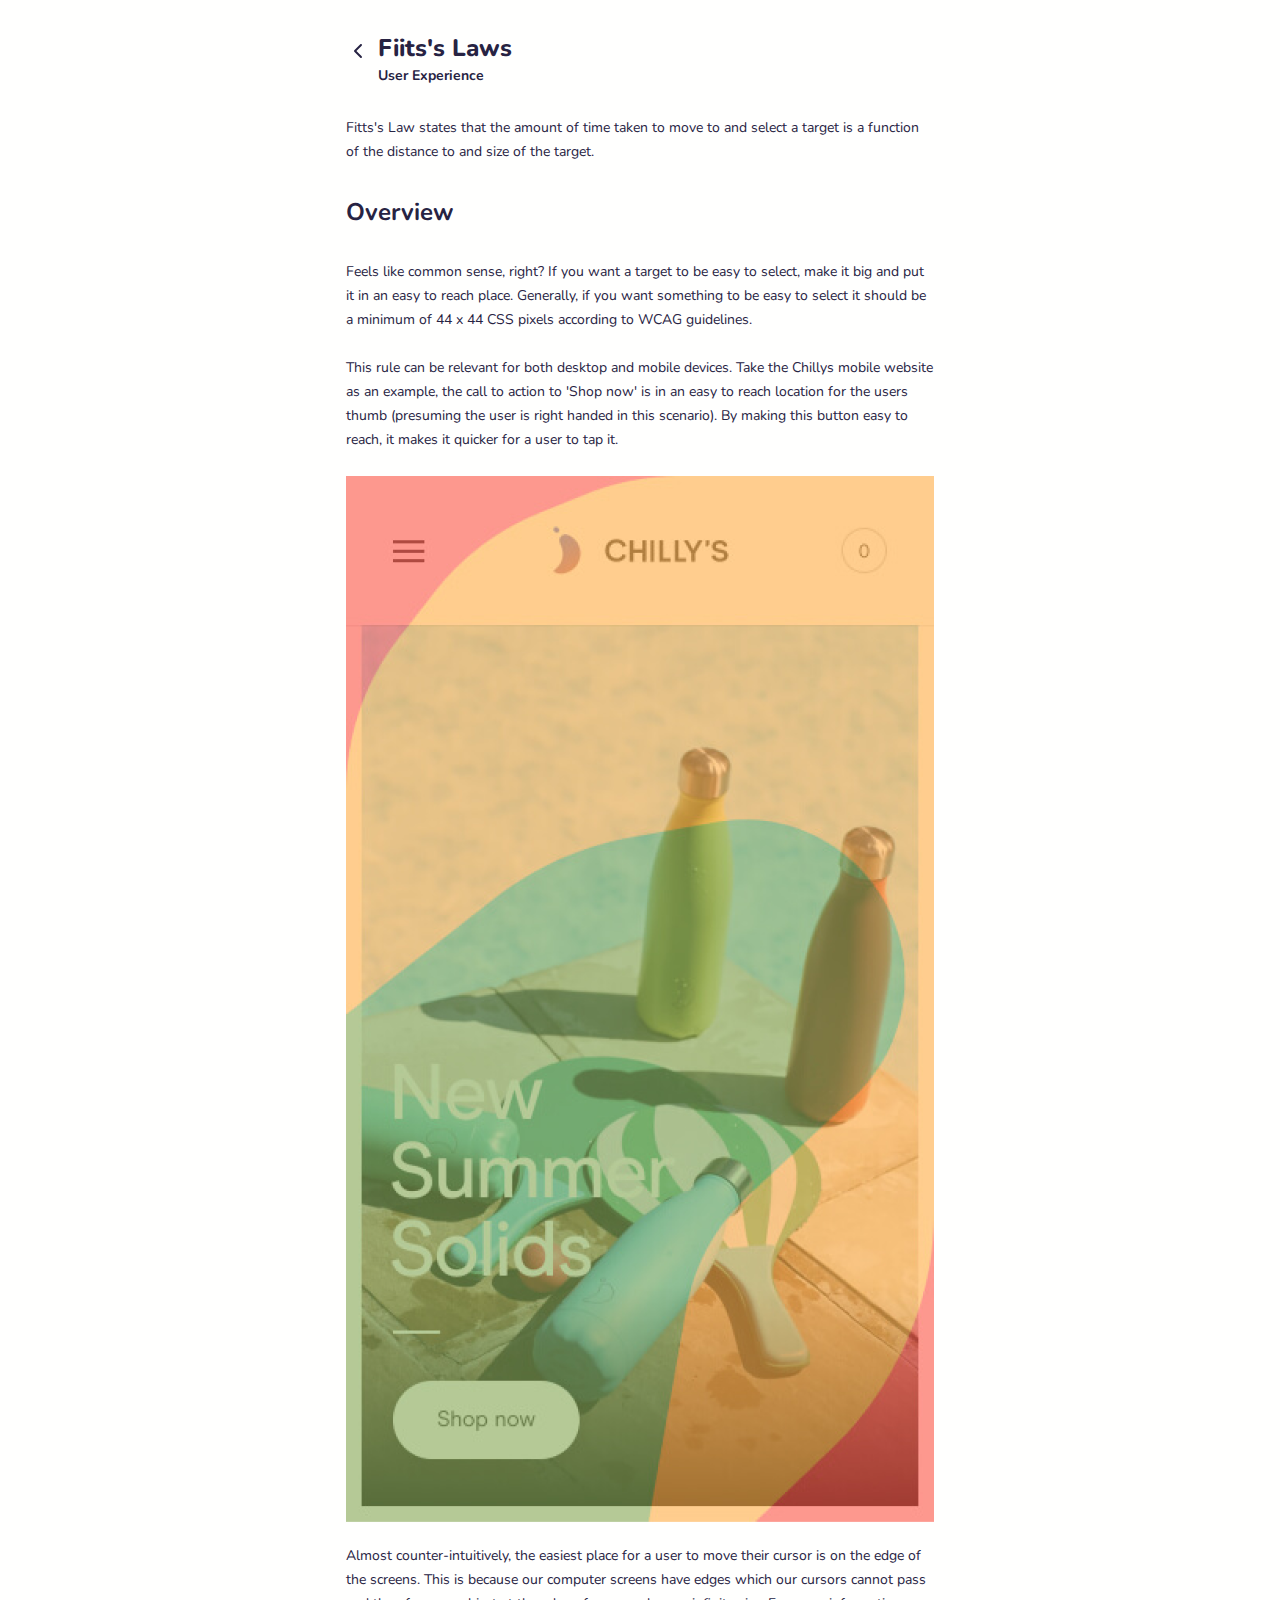
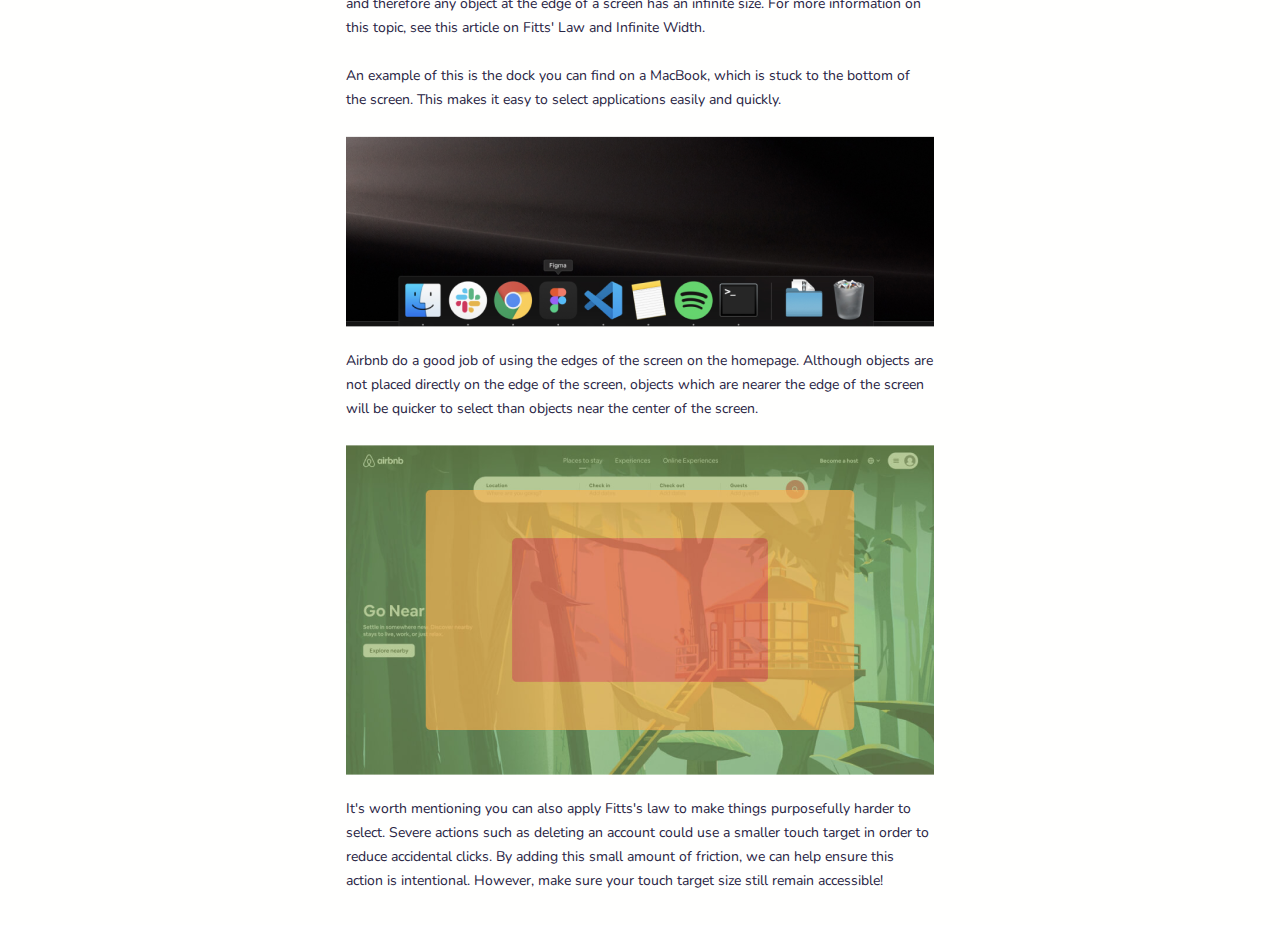
==== fitts-law.html @ 98f0536a "Learning Tech Web" ====
<!DOCTYPE html>
<html lang="en">

<head>
    <meta charset="UTF-8">
    <meta http-equiv="X-UA-Compatible" content="IE=edge">
    <meta name="viewport" content="width=device-width, initial-scale=1.0">
    <link rel="preconnect" href="https://fonts.googleapis.com">
    <link rel="preconnect" href="https://fonts.gstatic.com" crossorigin>
    <link href="https://fonts.googleapis.com/css2?family=Nunito:wght@400;500;600;700&family=Rubik:wght@500&display=swap"
        rel="stylesheet">
    <link rel="stylesheet" href="./css/index.css">
    <title>Fitts's Laws</title>
</head>

<body>

    <div class="container">
        <div class="content">
            <div class="goBack">
                <a href="./user-exp.html">
                    <img src="./images/arrow-left.svg" alt=""></a>
                <div class="index">
                    <h3>Fiits's Laws</h3>
                    <p>User Experience</p>
                </div>
            </div>
            <div class="info-content">
                <p>Fitts's Law states that the amount of time taken to move to and select a target is a function of the
                    distance to and size of the target.</p>

                <h4>Overview</h4>
                <p>Feels like common sense, right? If you want a target to be easy to select, make it big and put it in
                    an easy to reach place. Generally, if you want something to be easy to select it should be a minimum
                    of 44 x 44 CSS pixels according to WCAG guidelines.
                    <br> <br>
                    This rule can be relevant for both desktop and mobile devices. Take the Chillys mobile website as an
                    example, the call to action to 'Shop now' is in an easy to reach location for the users thumb
                    (presuming the user is right handed in this scenario). By making this button easy to reach, it makes
                    it quicker for a user to tap it.
                </p>

                <img src="./images/chilly-summer.png" alt="">

                <p>Almost counter-intuitively, the easiest place for a user to move their cursor is on the edge of the
                    screens. This is because our computer screens have edges which our cursors cannot pass and therefore
                    any object at the edge of a screen has an infinite size. For more information on this topic, see
                    this article on Fitts' Law and Infinite Width.
                    <br> <br>
                    An example of this is the dock you can find on a MacBook, which is stuck to the bottom of the
                    screen. This makes it easy to select applications easily and quickly.
                </p>

                <img src="./images/appdesk.png" alt="">

                <p>Airbnb do a good job of using the edges of the screen on the homepage. Although objects are not
                    placed directly on the edge of the screen, objects which are nearer the edge of the screen will be
                    quicker to select than objects near the center of the screen.</p>

                <img src="./images/image5.png" alt="">

                <p>It's worth mentioning you can also apply Fitts's law to make things purposefully harder to select.
                    Severe actions such as deleting an account could use a smaller touch target in order to reduce
                    accidental clicks. By adding this small amount of friction, we can help ensure this action is
                    intentional. However, make sure your touch target size still remain accessible!</p>
            </div>
        </div>
    </div>
---- css/index.css ----
@import './user-exp.css';
@import './fitts-law.css';


:root { 
  --white: #fffffe; 
  --black: #272343; 
  --green: #bae8e8; 
  --grey: #7d8289; 
  --subtitle2: 600 0.75rem/normal Nunito; 
  --headline-headline1: 800 1.5rem/normal Nunito; 
  --headline-headline2: 700 1.375rem/normal Nunito; 
  --subtitle-subtitle1: 600 1.125rem/normal Nunito; 
  --body1-regular: 400 1rem/1.5rem Nunito; 
  --body1-bold: 700 1rem/1.5rem Nunito; 
  --body2-regular: 400 0.875rem/normal Nunito; 
  --body2-bold: 700 0.875rem/normal Nunito; 
  --button-button: 500 0.875rem/1rem Rubik; 
  --caption-caption: 400 0.6875rem/normal Nunito;        
}

body {
  font: var(--headline-headline1);
  color: var(--black);
  background-color: var(--white);
}

.content h1 {
 font-size: 1.5rem;
}

.content p {
  font-size: 0.875rem;
}

.container {
  display: flex;
  justify-content: center;
  /* border: 4px solid red; */
}

.content {
  inline-size: 36.7rem;
  /* border: 2px solid blue; */
}

.info-container {
  /* border: 4px solid yellow; */
  display: flex;
  align-items: center;
  padding-inline-start: 1rem;

}

.block {
  background-color: #272343;
  color: white;
  margin-block-end: 1.5rem;
  border-radius: 4px;
}

.block .foto {
  padding-block-start: 1rem;
}

.blockList h4 {
  font: var(--body1-bold);
  margin-block-end: 0;
}

.blockList a {
  font: var(--body1-bold);
}

.blockList .description {
  display: block;
  /* border: 1px solid green; */
  margin-inline-start: 1rem;
}

.blockList .description p {
  font: var(--body2-regular);
}

.blockList .button {
  display: flex;
  justify-content: center;

  
}

.blockList .button a {
  text-decoration: none;
  color: white;
  font: var(--body1-bold);
  padding-block-end: 1rem;
}

hr {
 background: #7D8289;
 block-size: 0;
}
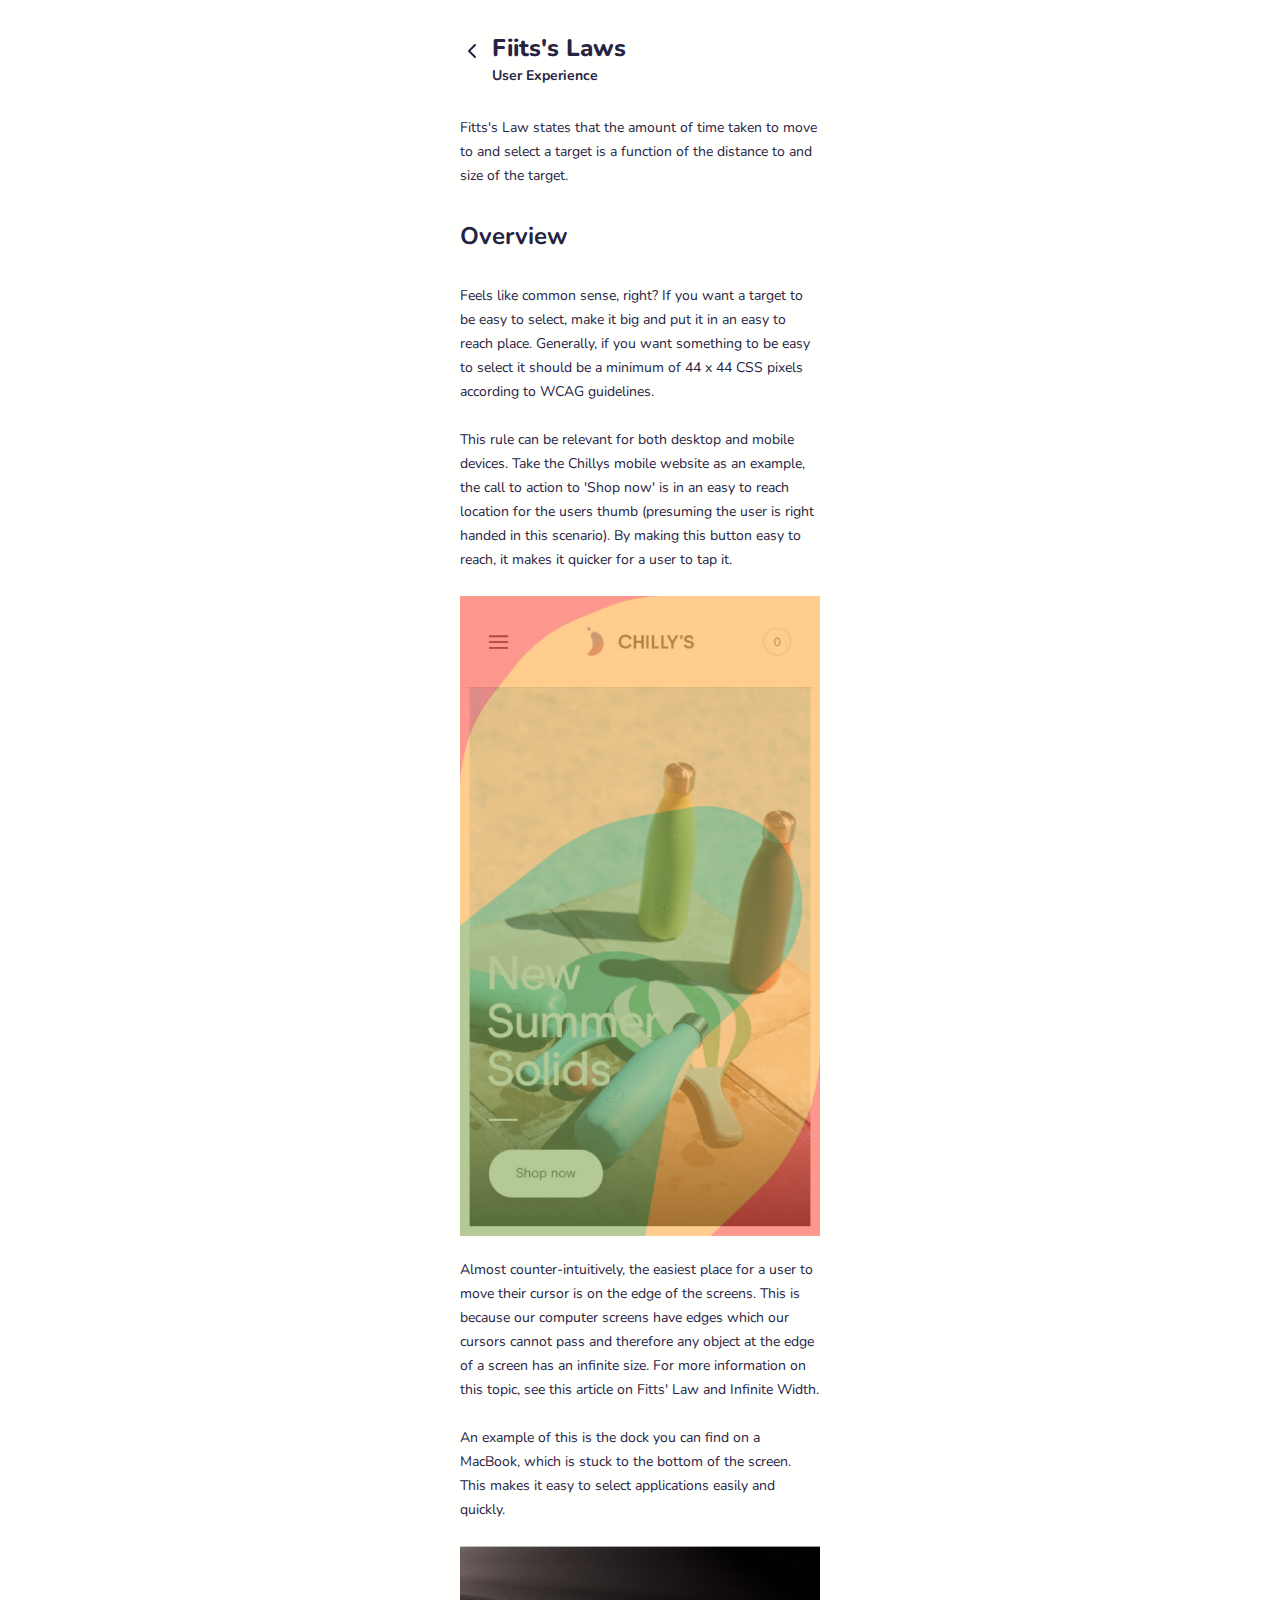
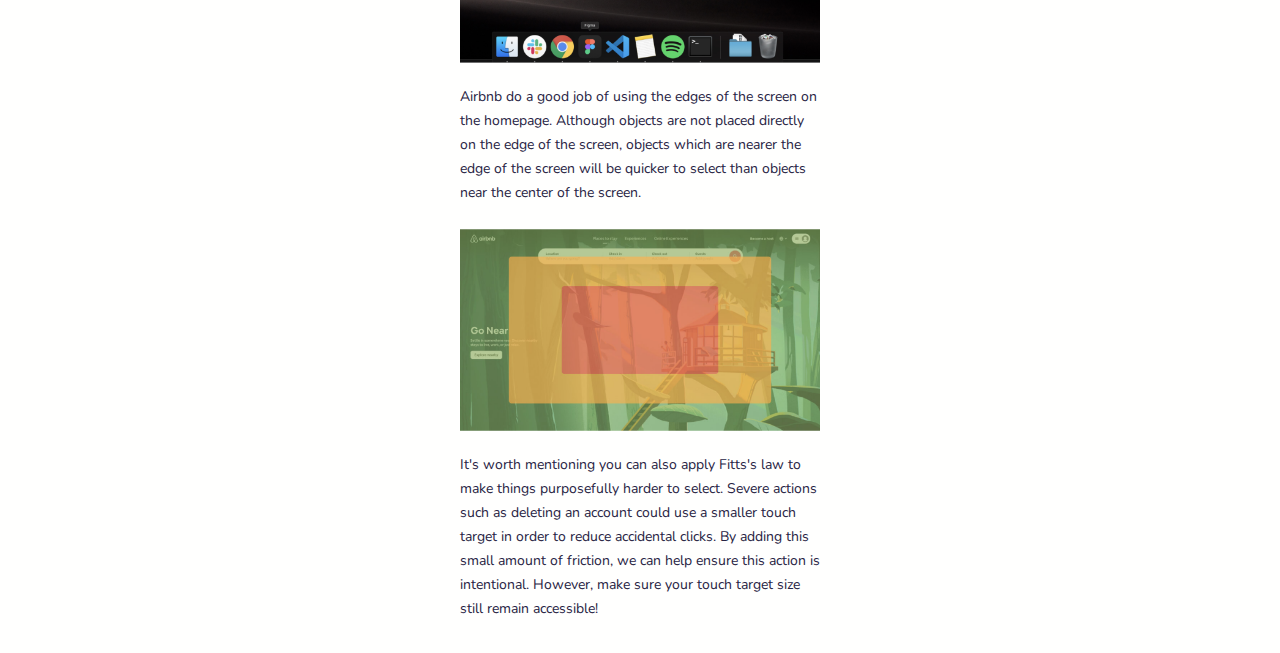
==== commit bc14d3bd: "Update" ====
--- a/fitts-law.html
+++ b/fitts-law.html
@@ -65,4 +65,5 @@
                     intentional. However, make sure your touch target size still remain accessible!</p>
             </div>
         </div>
-    </div>+    </div>
+    </body>